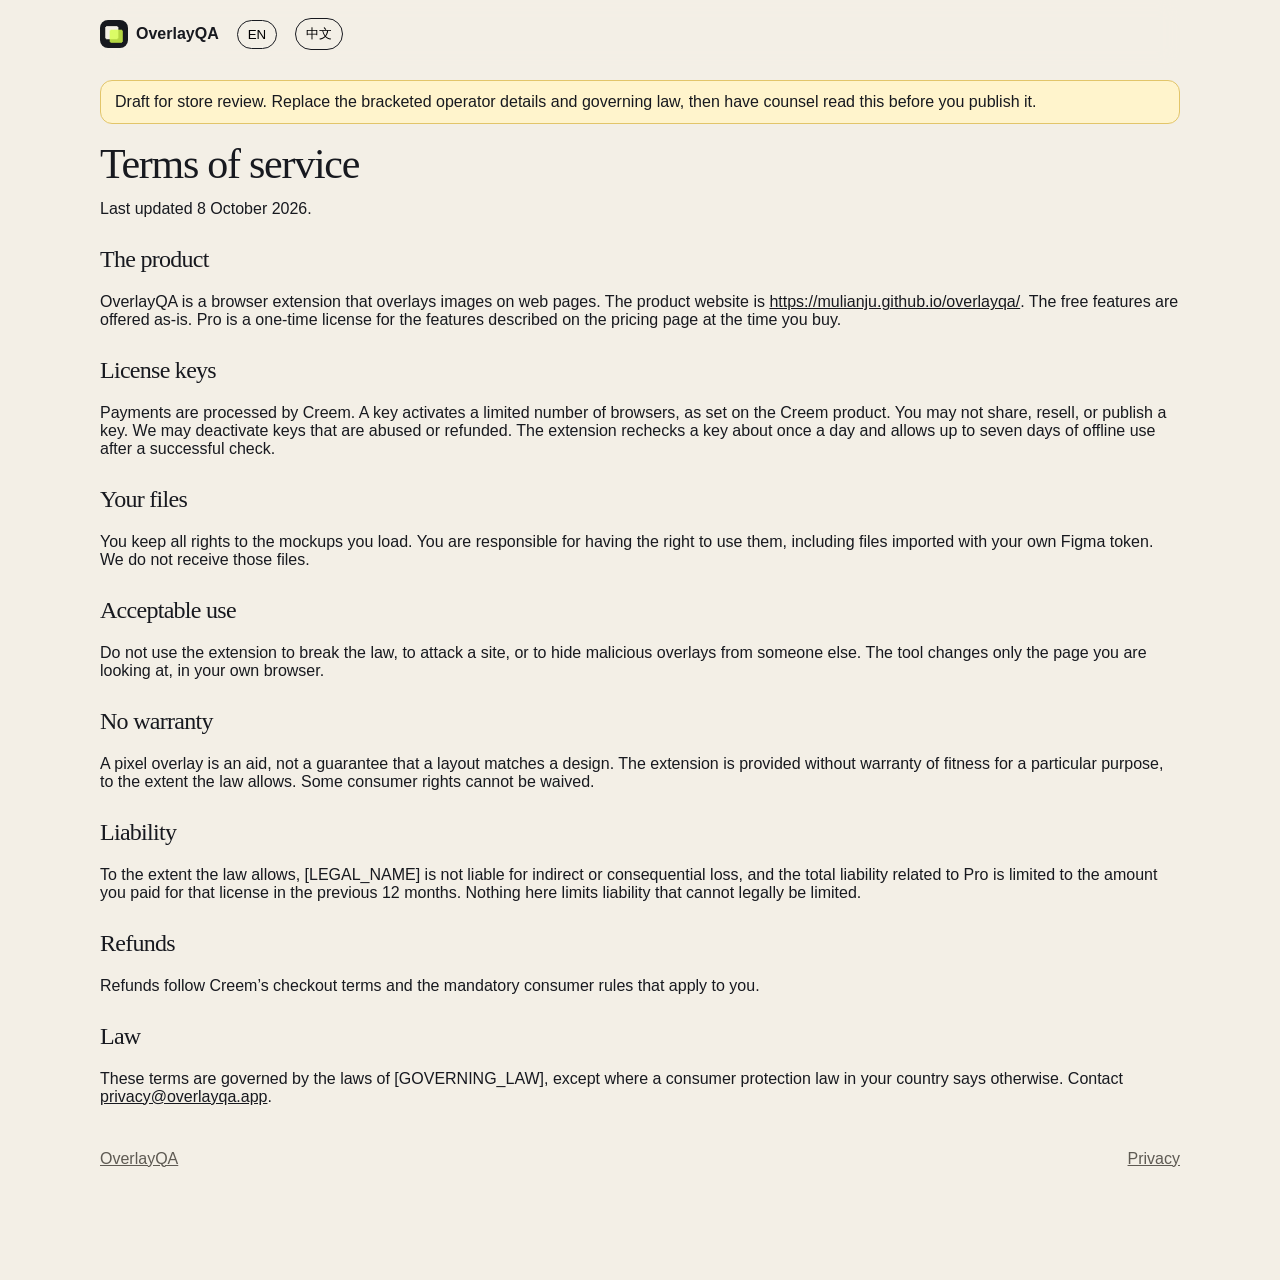
==== terms.html @ 8bcdbe2a "Add the OverlayQA GitHub Pages landing site. Publish the static site from the repo root on push to m" ====
<!doctype html>
<html lang="en">
  <head>
    <meta charset="UTF-8" />
    <meta name="viewport" content="width=device-width, initial-scale=1" />
    <title>OverlayQA terms</title>
    <meta name="description" content="Terms of service for OverlayQA." />
    <link rel="canonical" href="https://mulianju.github.io/overlayqa/terms.html" />
    <meta property="og:type" content="article" />
    <meta property="og:site_name" content="OverlayQA" />
    <meta property="og:title" content="OverlayQA terms" />
    <meta property="og:description" content="Terms of service for OverlayQA." />
    <meta property="og:url" content="https://mulianju.github.io/overlayqa/terms.html" />
    <meta property="og:image" content="https://mulianju.github.io/overlayqa/icon-128.png" />
    <link rel="icon" href="./favicon.png" />
    <link rel="stylesheet" href="./site.css" />
  </head>
  <body>
    <div class="wrap legal">
      <header class="nav">
        <a class="word" href="./index.html"><img src="./favicon.png" alt="" /> OverlayQA</a>
        <button class="lang" type="button" data-lang="en">EN</button>
        <button class="lang" type="button" data-lang="zh">中文</button>
      </header>
      <p class="banner en">Draft for store review. Replace the bracketed operator details and governing law, then have counsel read this before you publish it.</p>
      <p class="banner zh">这是上架用的草稿。发布前请替换括号中的运营者信息和适用法律，并请律师过目。</p>
      <h1><span class="en">Terms of service</span><span class="zh">服务条款</span></h1>
      <p class="muted"><span class="en">Last updated 8 October 2026.</span><span class="zh">最近更新：2026 年 10 月 8 日。</span></p>

      <div class="en">
        <h2>The product</h2>
        <p>OverlayQA is a browser extension that overlays images on web pages. The product website is <a href="https://mulianju.github.io/overlayqa/">https://mulianju.github.io/overlayqa/</a>. The free features are offered as-is. Pro is a one-time license for the features described on the pricing page at the time you buy.</p>
        <h2>License keys</h2>
        <p>Payments are processed by Creem. A key activates a limited number of browsers, as set on the Creem product. You may not share, resell, or publish a key. We may deactivate keys that are abused or refunded. The extension rechecks a key about once a day and allows up to seven days of offline use after a successful check.</p>
        <h2>Your files</h2>
        <p>You keep all rights to the mockups you load. You are responsible for having the right to use them, including files imported with your own Figma token. We do not receive those files.</p>
        <h2>Acceptable use</h2>
        <p>Do not use the extension to break the law, to attack a site, or to hide malicious overlays from someone else. The tool changes only the page you are looking at, in your own browser.</p>
        <h2>No warranty</h2>
        <p>A pixel overlay is an aid, not a guarantee that a layout matches a design. The extension is provided without warranty of fitness for a particular purpose, to the extent the law allows. Some consumer rights cannot be waived.</p>
        <h2>Liability</h2>
        <p>To the extent the law allows, [LEGAL_NAME] is not liable for indirect or consequential loss, and the total liability related to Pro is limited to the amount you paid for that license in the previous 12 months. Nothing here limits liability that cannot legally be limited.</p>
        <h2>Refunds</h2>
        <p>Refunds follow Creem’s checkout terms and the mandatory consumer rules that apply to you.</p>
        <h2>Law</h2>
        <p>These terms are governed by the laws of [GOVERNING_LAW], except where a consumer protection law in your country says otherwise. Contact <a data-email href="mailto:privacy@overlayqa.app">privacy@overlayqa.app</a>.</p>
      </div>
      <div class="zh">
        <h2>产品</h2>
        <p>OverlayQA 是一个把图片叠在网页上的浏览器扩展。产品网站是 <a href="https://mulianju.github.io/overlayqa/">https://mulianju.github.io/overlayqa/</a>。免费功能按现状提供。Pro 是一次性许可，范围以你购买时价格页上写明的功能为准。</p>
        <h2>许可密钥</h2>
        <p>付款由 Creem 处理。一把密钥可以激活的浏览器数量以 Creem 商品设置为准。不得分享、转售或公开密钥。被滥用或已退款的密钥可以被停用。扩展大约每天重新校验一次密钥，成功校验之后最多可以离线使用七天。</p>
        <h2>你的文件</h2>
        <p>你加载的设计稿权利仍属于你。你需要确保自己有权使用这些文件，包括用你自己的 Figma 令牌导入的文件。我们不会收到这些文件。</p>
        <h2>可接受的使用</h2>
        <p>不得用本扩展违法、攻击网站，或向别人隐藏恶意叠层。这个工具只改变你自己浏览器里正在看的页面。</p>
        <h2>无保证</h2>
        <p>像素叠层是辅助，不能保证版式与设计稿完全一致。在法律允许的范围内，扩展不提供特定用途适用性保证。某些消费者权利不能被放弃。</p>
        <h2>责任</h2>
        <p>在法律允许的范围内，[LEGAL_NAME] 不对间接或后果性损失负责，与 Pro 相关的总责任以你在此前 12 个月为该许可支付的金额为上限。此处不限制法律不允许限制的责任。</p>
        <h2>退款</h2>
        <p>退款遵循 Creem 结账条款，以及适用于你的强制性消费者规则。</p>
        <h2>法律</h2>
        <p>本条款受 [GOVERNING_LAW] 法律管辖，但你所在国家的消费者保护法另有规定的除外。联系 <a data-email href="mailto:privacy@overlayqa.app">privacy@overlayqa.app</a>。</p>
      </div>
      <footer>
        <a href="./index.html">OverlayQA</a>
        <a href="./privacy.html"><span class="en">Privacy</span><span class="zh">隐私政策</span></a>
      </footer>
    </div>
    <script src="./config.js"></script>
    <script src="./site.js"></script>
  </body>
</html>
---- site.css ----
:root {
  --paper: #f3efe6;
  --ink: #17191f;
  --green: #1f4d3a;
  --lime: #d6ff4a;
  --muted: #5e5a53;
  --line: #e2d9cc;
  --card: #fffaf3;
}
* { box-sizing: border-box; }
html { scroll-behavior: smooth; }
body {
  margin: 0;
  background: var(--paper);
  color: var(--ink);
  font-family: "Segoe UI", "Avenir Next", sans-serif;
}
body.lang-en .zh, body.lang-zh .en { display: none; }
a { color: inherit; }
img { max-width: 100%; }
.wrap { width: min(1080px, calc(100% - 32px)); margin: 0 auto; }
header.nav {
  display: flex; align-items: center; gap: 18px;
  padding: 18px 0; position: sticky; top: 0; background: rgba(243, 239, 230, 0.92);
  backdrop-filter: blur(10px); z-index: 2;
}
.word { display: flex; align-items: center; gap: 8px; text-decoration: none; font-weight: 700; }
.word img { width: 28px; height: 28px; border-radius: 8px; }
nav.links { display: flex; gap: 16px; margin-left: auto; }
nav.links a { text-decoration: none; }
.lang { border: 1px solid var(--ink); background: transparent; border-radius: 999px; padding: 6px 10px; cursor: pointer; }
.hero { display: grid; grid-template-columns: 1.1fr 0.9fr; gap: 36px; align-items: center; padding: 28px 0 10px; }
h1, h2, h3 { font-family: Georgia, "Iowan Old Style", Palatino, serif; font-weight: 500; letter-spacing: -0.03em; }
h1 { font-size: clamp(40px, 6vw, 68px); line-height: 0.96; margin: 0 0 12px; }
.kicker { letter-spacing: 0.14em; text-transform: uppercase; font-size: 12px; color: var(--green); font-weight: 700; }
.lede { font-size: 18px; line-height: 1.5; color: var(--muted); max-width: 46ch; }
.cta-row { display: flex; gap: 10px; flex-wrap: wrap; margin-top: 18px; }
.btn { display: inline-block; text-decoration: none; border-radius: 999px; padding: 12px 16px; font-weight: 700; }
.btn.solid { background: var(--ink); color: var(--paper); }
.btn.lime { background: var(--lime); color: var(--ink); }
.stage {
  background: var(--card); border-radius: 22px; overflow: hidden;
  box-shadow: 0 18px 50px rgba(23, 25, 31, 0.12); border: 1px solid var(--line);
}
.stage-bar { display: flex; gap: 6px; padding: 10px 12px; background: #efeae2; }
.stage-bar i { width: 8px; height: 8px; border-radius: 50%; background: #c7bfb2; display: block; }
.mini { position: relative; height: 280px; background: #f7f3ec; }
.mini-page, .mini-design { position: absolute; inset: 0; padding: 22px; }
.mini-design { pointer-events: none; }
.mini h3 { margin: 28px 0 8px; font-size: 28px; }
.fake-btn { display: inline-block; border-radius: 999px; padding: 8px 12px; color: white; font-weight: 700; }
.mini-page .fake-btn { background: #c4552a; }
.mini-design .fake-btn { background: #1f4d3a; }
.controls { display: flex; gap: 12px; align-items: center; padding: 10px 12px 14px; font-size: 13px; }
.controls label { display: flex; gap: 8px; align-items: center; }
section { padding: 42px 0; }
.grid { display: grid; grid-template-columns: repeat(3, 1fr); gap: 14px; }
.card, .price-card, .faq details, table { background: var(--card); border: 1px solid var(--line); border-radius: 16px; }
.card { padding: 16px; }
.card h3 { margin: 0 0 6px; font-size: 22px; }
.card p, .faq p, td, th { color: var(--muted); }
table { width: 100%; border-collapse: collapse; overflow: hidden; }
th, td { text-align: left; padding: 12px 14px; border-bottom: 1px solid var(--line); }
th { color: var(--ink); }
.price-card { padding: 22px; max-width: 420px; }
.price-card strong { font-size: 48px; font-family: Georgia, serif; }
.faq details { padding: 12px 16px; margin-bottom: 8px; }
.banner {
  background: #fff4cc; border: 1px solid #e2c56a; border-radius: 12px; padding: 12px 14px; margin: 12px 0 20px;
}
.legal { padding-bottom: 64px; }
.legal h1 { font-size: 42px; }
.legal h2 { font-size: 24px; margin-top: 28px; }
footer { padding: 28px 0 48px; color: var(--muted); display: flex; justify-content: space-between; gap: 12px; flex-wrap: wrap; }
@media (max-width: 800px) {
  .hero, .grid { grid-template-columns: 1fr; }
  nav.links { display: none; }
}
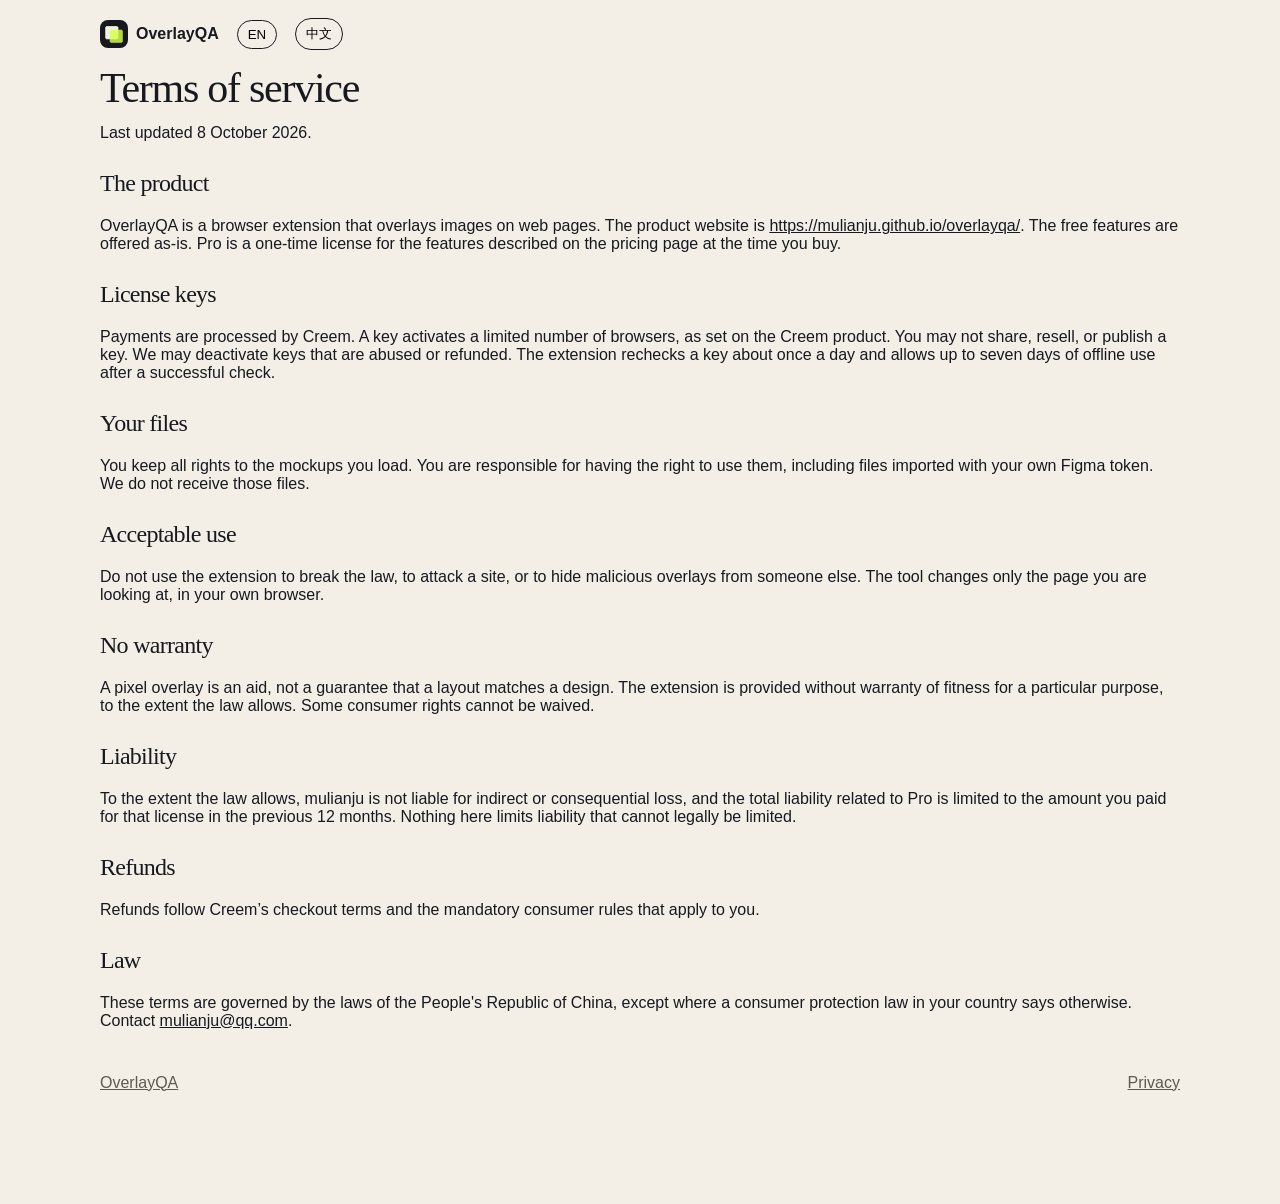
==== commit a1bacb33: "Fill in the legal name, address, governing law, and contact email. Replace the privacy and terms pla" ====
--- a/terms.html
+++ b/terms.html
@@ -22,8 +22,6 @@
         <button class="lang" type="button" data-lang="en">EN</button>
         <button class="lang" type="button" data-lang="zh">中文</button>
       </header>
-      <p class="banner en">Draft for store review. Replace the bracketed operator details and governing law, then have counsel read this before you publish it.</p>
-      <p class="banner zh">这是上架用的草稿。发布前请替换括号中的运营者信息和适用法律，并请律师过目。</p>
       <h1><span class="en">Terms of service</span><span class="zh">服务条款</span></h1>
       <p class="muted"><span class="en">Last updated 8 October 2026.</span><span class="zh">最近更新：2026 年 10 月 8 日。</span></p>
 
@@ -39,11 +37,11 @@
         <h2>No warranty</h2>
         <p>A pixel overlay is an aid, not a guarantee that a layout matches a design. The extension is provided without warranty of fitness for a particular purpose, to the extent the law allows. Some consumer rights cannot be waived.</p>
         <h2>Liability</h2>
-        <p>To the extent the law allows, [LEGAL_NAME] is not liable for indirect or consequential loss, and the total liability related to Pro is limited to the amount you paid for that license in the previous 12 months. Nothing here limits liability that cannot legally be limited.</p>
+        <p>To the extent the law allows, mulianju is not liable for indirect or consequential loss, and the total liability related to Pro is limited to the amount you paid for that license in the previous 12 months. Nothing here limits liability that cannot legally be limited.</p>
         <h2>Refunds</h2>
         <p>Refunds follow Creem’s checkout terms and the mandatory consumer rules that apply to you.</p>
         <h2>Law</h2>
-        <p>These terms are governed by the laws of [GOVERNING_LAW], except where a consumer protection law in your country says otherwise. Contact <a data-email href="mailto:privacy@overlayqa.app">privacy@overlayqa.app</a>.</p>
+        <p>These terms are governed by the laws of the People's Republic of China, except where a consumer protection law in your country says otherwise. Contact <a data-email href="mailto:mulianju@qq.com">mulianju@qq.com</a>.</p>
       </div>
       <div class="zh">
         <h2>产品</h2>
@@ -57,11 +55,11 @@
         <h2>无保证</h2>
         <p>像素叠层是辅助，不能保证版式与设计稿完全一致。在法律允许的范围内，扩展不提供特定用途适用性保证。某些消费者权利不能被放弃。</p>
         <h2>责任</h2>
-        <p>在法律允许的范围内，[LEGAL_NAME] 不对间接或后果性损失负责，与 Pro 相关的总责任以你在此前 12 个月为该许可支付的金额为上限。此处不限制法律不允许限制的责任。</p>
+        <p>在法律允许的范围内，mulianju 不对间接或后果性损失负责，与 Pro 相关的总责任以你在此前 12 个月为该许可支付的金额为上限。此处不限制法律不允许限制的责任。</p>
         <h2>退款</h2>
         <p>退款遵循 Creem 结账条款，以及适用于你的强制性消费者规则。</p>
         <h2>法律</h2>
-        <p>本条款受 [GOVERNING_LAW] 法律管辖，但你所在国家的消费者保护法另有规定的除外。联系 <a data-email href="mailto:privacy@overlayqa.app">privacy@overlayqa.app</a>。</p>
+        <p>本条款受中华人民共和国法律管辖，但你所在国家的消费者保护法另有规定的除外。联系 <a data-email href="mailto:mulianju@qq.com">mulianju@qq.com</a>。</p>
       </div>
       <footer>
         <a href="./index.html">OverlayQA</a>
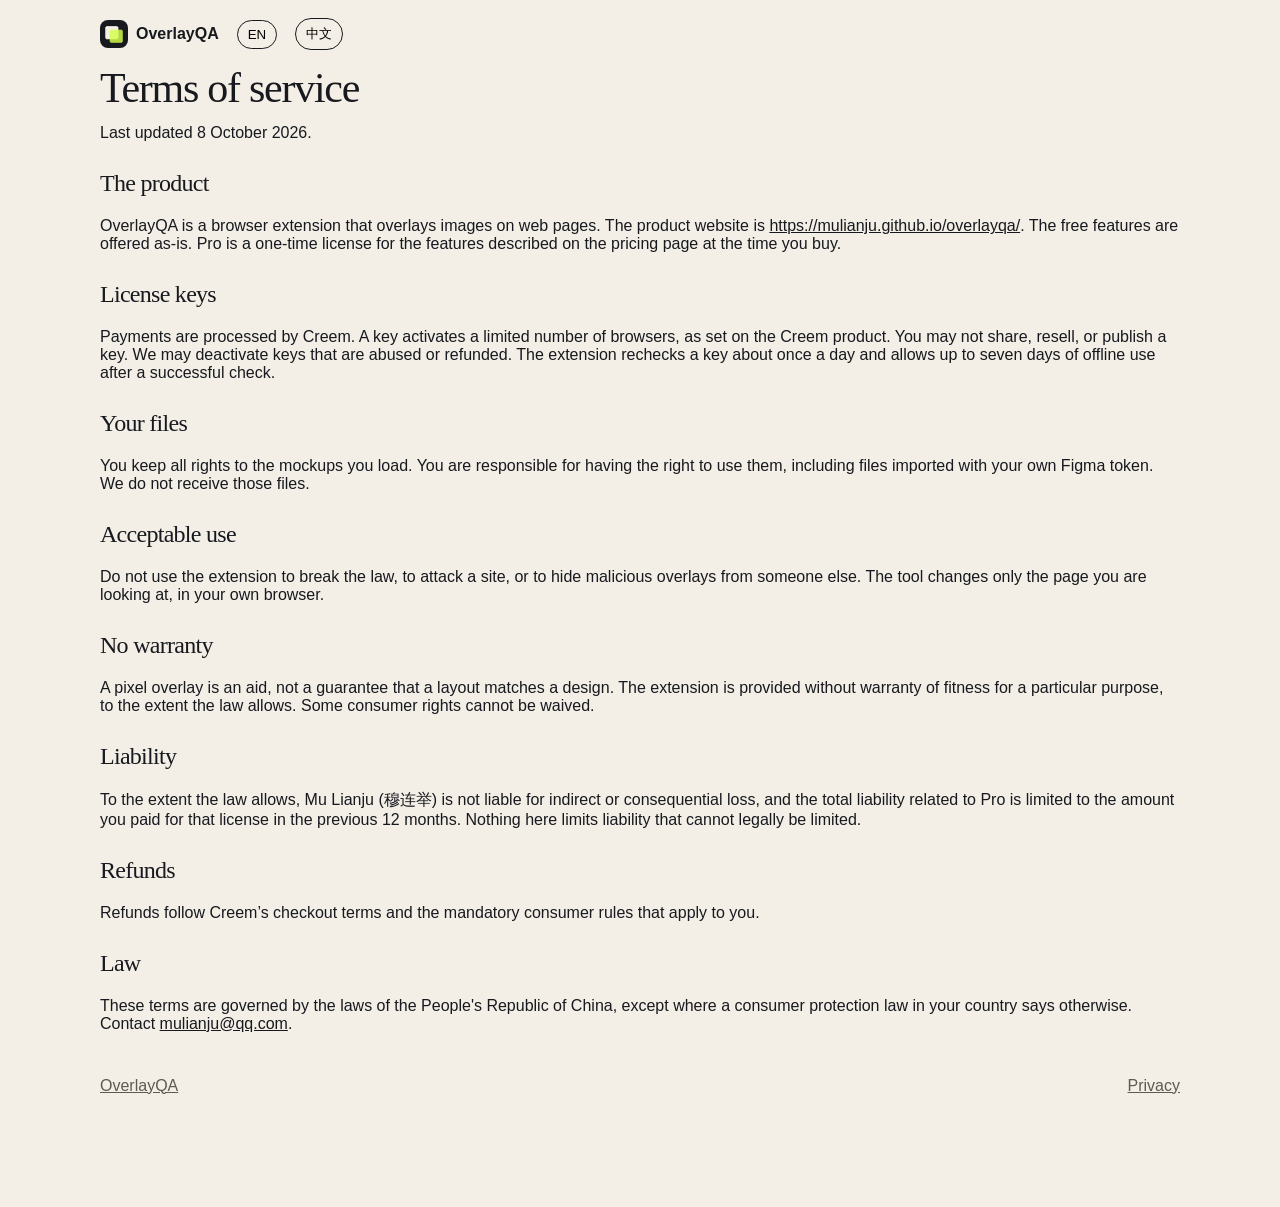
==== commit fc3b8217: "Use the owner's real name in the legal pages. English text now says Mu Lianju (穆连举), and Chinese tex" ====
--- a/terms.html
+++ b/terms.html
@@ -37,7 +37,7 @@
         <h2>No warranty</h2>
         <p>A pixel overlay is an aid, not a guarantee that a layout matches a design. The extension is provided without warranty of fitness for a particular purpose, to the extent the law allows. Some consumer rights cannot be waived.</p>
         <h2>Liability</h2>
-        <p>To the extent the law allows, mulianju is not liable for indirect or consequential loss, and the total liability related to Pro is limited to the amount you paid for that license in the previous 12 months. Nothing here limits liability that cannot legally be limited.</p>
+        <p>To the extent the law allows, Mu Lianju (穆连举) is not liable for indirect or consequential loss, and the total liability related to Pro is limited to the amount you paid for that license in the previous 12 months. Nothing here limits liability that cannot legally be limited.</p>
         <h2>Refunds</h2>
         <p>Refunds follow Creem’s checkout terms and the mandatory consumer rules that apply to you.</p>
         <h2>Law</h2>
@@ -55,7 +55,7 @@
         <h2>无保证</h2>
         <p>像素叠层是辅助，不能保证版式与设计稿完全一致。在法律允许的范围内，扩展不提供特定用途适用性保证。某些消费者权利不能被放弃。</p>
         <h2>责任</h2>
-        <p>在法律允许的范围内，mulianju 不对间接或后果性损失负责，与 Pro 相关的总责任以你在此前 12 个月为该许可支付的金额为上限。此处不限制法律不允许限制的责任。</p>
+        <p>在法律允许的范围内，穆连举不对间接或后果性损失负责，与 Pro 相关的总责任以你在此前 12 个月为该许可支付的金额为上限。此处不限制法律不允许限制的责任。</p>
         <h2>退款</h2>
         <p>退款遵循 Creem 结账条款，以及适用于你的强制性消费者规则。</p>
         <h2>法律</h2>
